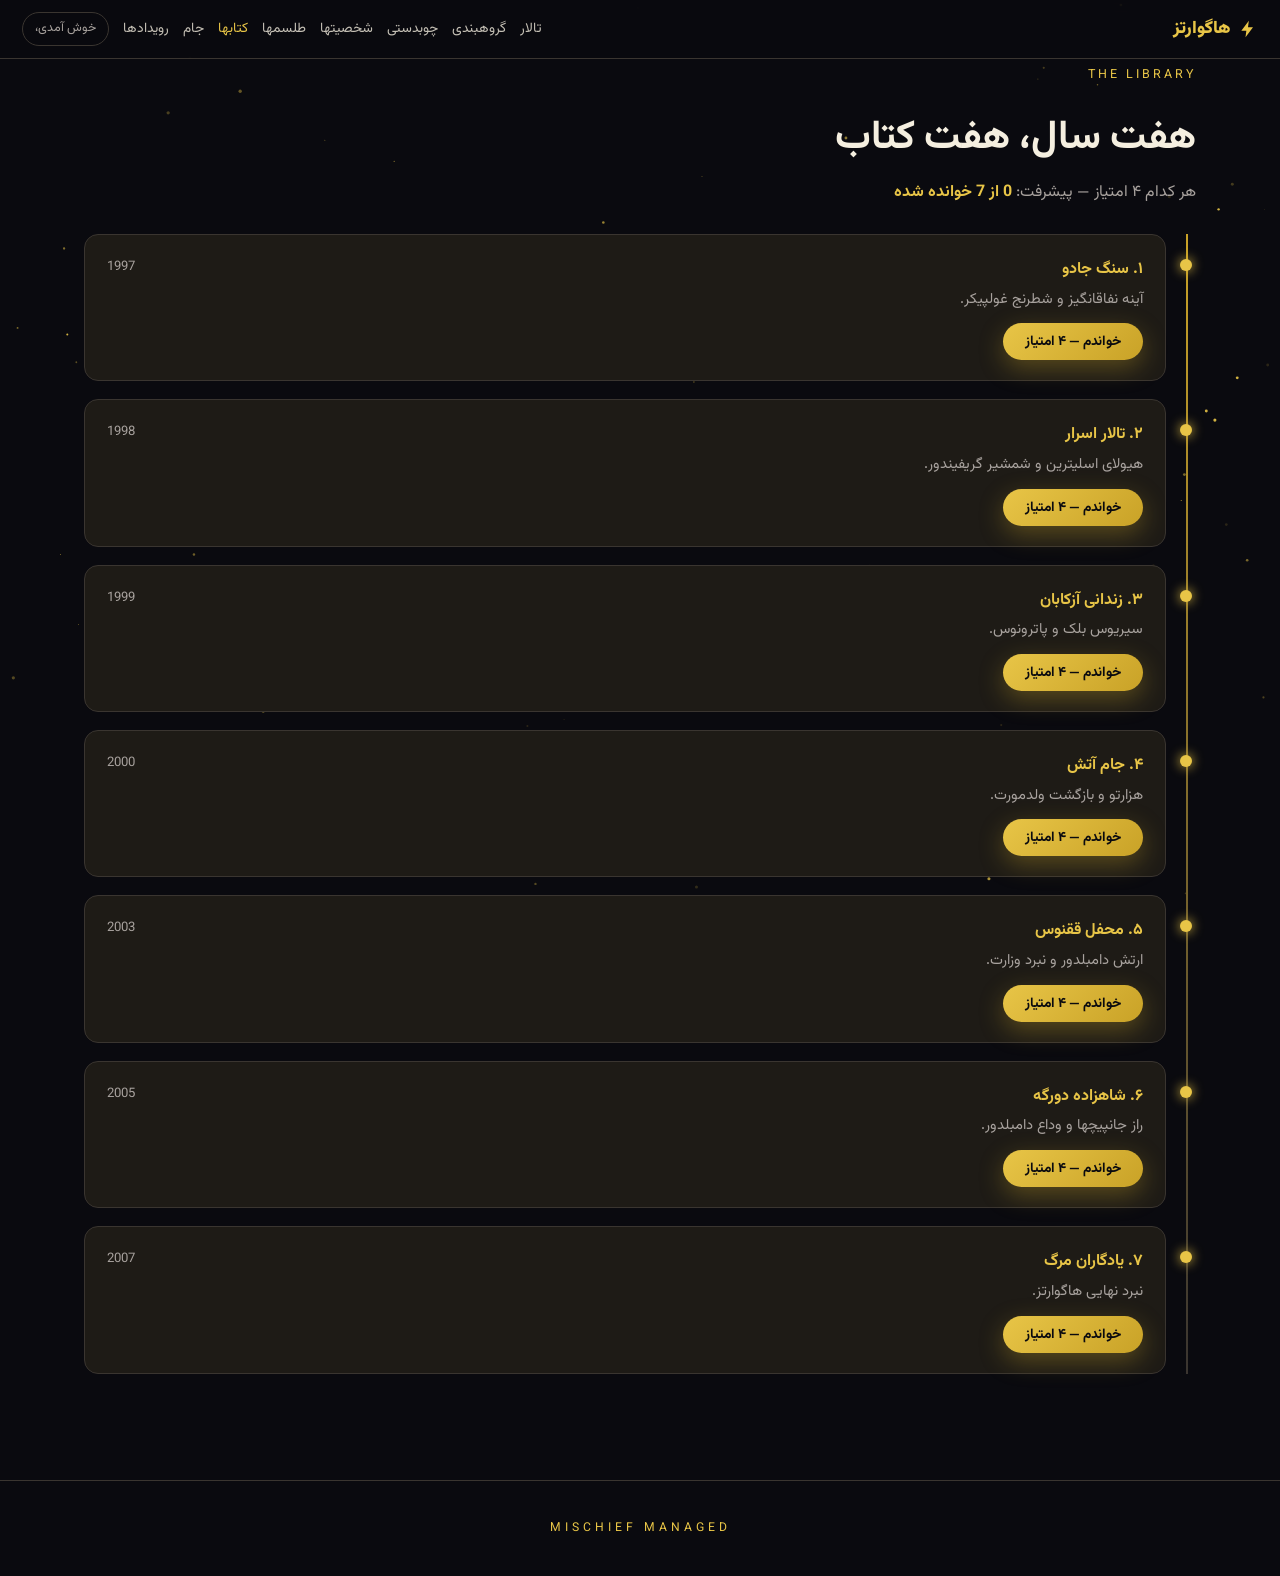
==== books.html @ 1b571aa5 "rebuild from scratch: immersive Hogwarts GSAP cinematic" ====
<!DOCTYPE html><html lang="fa" dir="rtl"><head><meta charset="UTF-8"><meta name="viewport" content="width=device-width,initial-scale=1"><title>کتابخانه | هاگوارتز</title><link rel="stylesheet" href="assets/style.css"><link href="https://fonts.googleapis.com/css2?family=Playfair+Display:wght@500;700;900&family=Vazirmatn:wght@300;400;700;900&display=swap" rel="stylesheet">
<style>.tl{position:relative;padding-right:30px}.tl:before{content:'';position:absolute;right:8px;top:0;bottom:0;width:2px;background:linear-gradient(var(--gold),var(--brd))}.book{position:relative;margin-bottom:18px;background:var(--card);border:1px solid var(--brd);border-radius:14px;padding:20px 22px}.book:before{content:'';position:absolute;right:-27px;top:24px;width:12px;height:12px;border-radius:50%;background:var(--gold-lt);box-shadow:0 0 12px var(--gold-lt)}.book b{color:var(--gold-lt)}.yr{float:left;color:var(--mut);font-size:.82rem}</style></head><body><canvas id="stars"></canvas>
<nav><a class="brand" href="index.html"><svg width="20" height="20" viewBox="0 0 24 24"><path fill="#E8C547" d="M13 2 4 14h6l-1 8 9-12h-6l1-8z"/></svg>هاگوارتز</a><div class="navlinks"><a href="index.html" class="keep">تالار</a><a href="sorting.html">گروهبندی</a><a href="wand.html">چوبدستی</a><a href="characters.html">شخصیتها</a><a href="spells.html">طلسمها</a><a href="books.html" class="on">کتابها</a><a href="greathall.html">جام</a><a href="events.html">رویدادها</a><span id="meBadge"></span></div></nav>
<main><div class="wrap"><section class="block">
<div class="sec-tag">THE LIBRARY</div><h2 class="sec-title">هفت سال، هفت کتاب</h2><p class="sec-desc">هر کدام ۴ امتیاز — پیشرفت: <b id="bprog" style="color:var(--gold-lt)"></b></p>
<div class="tl" id="tl"></div>
</section></div></main><footer><div class="en">MISCHIEF MANAGED</div></footer>
<script src="assets/app.js"></script><script>
(function(){
  var B=[
    {y:'1997',t:'۱. سنگ جادو',d:'آینه نفاقانگیز و شطرنج غولپیکر.'},
    {y:'1998',t:'۲. تالار اسرار',d:'هیولای اسلیترین و شمشیر گریفیندور.'},
    {y:'1999',t:'۳. زندانی آزکابان',d:'سیریوس بلک و پاترونوس.'},
    {y:'2000',t:'۴. جام آتش',d:'هزارتو و بازگشت ولدمورت.'},
    {y:'2003',t:'۵. محفل ققنوس',d:'ارتش دامبلدور و نبرد وزارت.'},
    {y:'2005',t:'۶. شاهزاده دورگه',d:'راز جانپیچها و وداع دامبلدور.'},
    {y:'2007',t:'۷. یادگاران مرگ',d:'نبرد نهایی هاگوارتز.'}
  ];
  if(!HW.S.read) HW.S.read=[];
  var tl=document.getElementById('tl');
  function prog(){document.getElementById('bprog').textContent=HW.S.read.length+' از '+B.length+' خوانده شده';}
  B.forEach(function(b,i){
    var d=document.createElement('div');d.className='book rv';
    function paint(){
      var done=HW.S.read.indexOf(i)>=0;
      d.innerHTML='<span class="yr">'+b.y+'</span><b>'+b.t+'</b><p style="color:var(--mut);font-size:.92rem">'+b.d+'</p><button class="btn '+(done?'ghost':'gold')+'" style="padding:8px 22px;font-size:.86rem;margin-top:10px">'+(done?'خوانده شد':'خواندم — ۴ امتیاز')+'</button>';
      d.querySelector('button').onclick=function(){if(HW.S.read.indexOf(i)>=0) return;HW.S.read.push(i);HW.save();if(HW.S.house) HW.award(HW.S.house,4,b.t);paint();prog();};
    }
    paint();tl.appendChild(d);
  });
  prog();
})();
</script></body></html>
---- assets/style.css ----
:root{
  --bg:#0A0A0F; --bg2:#141210; --card:#1E1B16; --parchment:#F5EFE0;
  --gold:#C9A227; --gold-lt:#E8C547; --txt:#F5EFE0; --mut:#A8A29E;
  --brd:#3A3530; --stone:#2A2622;
  --gryff:#7F1D1D; --slyth:#0F3A24; --raven:#1A2F5A; --huff:#8B6914;
}
*{margin:0;padding:0;box-sizing:border-box}
html{scroll-behavior:smooth}
body{background:var(--bg);color:var(--txt);font-family:'Vazirmatn',Tahoma,sans-serif;line-height:1.9;overflow-x:hidden}
h1,h2,h3{font-family:'Playfair Display','Vazirmatn',serif}
#stars{position:fixed;inset:0;z-index:0;pointer-events:none}
.wrap{max-width:1160px;margin:0 auto;padding:0 24px;position:relative;z-index:1}
nav{position:fixed;top:0;left:0;right:0;z-index:40;display:flex;justify-content:space-between;align-items:center;padding:12px 22px;background:rgba(10,10,15,.82);backdrop-filter:blur(14px);border-bottom:1px solid var(--brd)}
.brand{display:flex;align-items:center;gap:8px;font-weight:900;color:var(--gold-lt);text-decoration:none;font-size:1.1rem}
.navlinks{display:flex;gap:14px;align-items:center}
.navlinks a{color:var(--txt);text-decoration:none;font-size:.86rem;opacity:.8;transition:.2s}
.navlinks a:hover,.navlinks a.on{color:var(--gold-lt);opacity:1}
#meBadge{font-size:.78rem;color:var(--mut);border:1px solid var(--brd);border-radius:20px;padding:4px 12px}
#meBadge b{color:var(--gold-lt)}
/* hero */
.hero{min-height:88vh;display:flex;flex-direction:column;align-items:center;justify-content:center;text-align:center;padding:110px 20px 60px;position:relative;z-index:1;background:radial-gradient(ellipse 70% 60% at 50% 28%,#1E1B30 0%,transparent 65%)}
.hero h1{font-size:clamp(2.3rem,7vw,5rem);font-weight:900;line-height:1.25;background:linear-gradient(180deg,#fff 18%,var(--gold-lt) 62%,var(--gold) 100%);-webkit-background-clip:text;background-clip:text;color:transparent;margin:10px 0}
.hero .sub{color:var(--mut);max-width:640px}
/* buttons */
.btn{padding:12px 28px;border-radius:999px;font-weight:700;font-family:inherit;cursor:pointer;border:1px solid var(--gold);background:transparent;color:var(--txt);text-decoration:none;display:inline-block;transition:.25s;font-size:.95rem}
.btn.gold{background:linear-gradient(135deg,var(--gold-lt),var(--gold));color:#0A0A0F;border:none;box-shadow:0 8px 24px rgba(201,162,39,.35)}
.btn.gold:hover{transform:translateY(-2px);box-shadow:0 14px 32px rgba(201,162,39,.45)}
.btn.ghost:hover{border-color:var(--gold-lt);color:var(--gold-lt)}
.btn:disabled{opacity:.45;cursor:not-allowed;transform:none}
/* sections */
section.block{padding:64px 0}
.sec-tag{color:var(--gold-lt);font-size:.78rem;letter-spacing:3px}
.sec-title{font-size:clamp(1.6rem,4vw,2.5rem);margin:6px 0 8px}
.sec-desc{color:var(--mut);max-width:660px;margin-bottom:26px}
.grid{display:grid;gap:18px}
.g4{grid-template-columns:repeat(auto-fit,minmax(210px,1fr))}
.g3{grid-template-columns:repeat(auto-fit,minmax(260px,1fr))}
.g2{grid-template-columns:repeat(auto-fit,minmax(300px,1fr))}
.card{background:linear-gradient(180deg,rgba(30,27,22,.95),rgba(20,18,16,.98));border:1px solid var(--brd);border-radius:18px;padding:24px;transition:.3s;position:relative;overflow:hidden}
.card:hover{border-color:var(--gold);transform:translateY(-3px);box-shadow:0 12px 32px rgba(0,0,0,.4)}
.card h3{margin-bottom:6px}
.card p{color:var(--mut);font-size:.92rem}
/* doors */
.door{border-radius:18px;padding:28px 18px;text-align:center;border:1px solid var(--brd);background:linear-gradient(180deg,#1E1B16,#100E0B);position:relative;overflow:hidden;text-decoration:none;color:var(--txt);display:block;transition:.35s}
.door:hover{transform:translateY(-6px) scale(1.02);border-color:var(--gold);box-shadow:0 18px 44px rgba(0,0,0,.55)}
.door:before{content:'';position:absolute;top:0;left:0;right:0;height:3px}
.door.gryff:before{background:#C0392B}.door.slyth:before{background:#1F9D55}.door.raven:before{background:#3B82F6}.door.huff:before{background:#D9A821}
.crest{display:flex;justify-content:center;filter:drop-shadow(0 6px 14px rgba(0,0,0,.5))}
.pts{margin-top:10px;display:inline-block;font-size:.82rem;color:var(--gold-lt);border:1px solid var(--brd);border-radius:20px;padding:2px 12px}
/* quiz */
.quizbox{background:linear-gradient(180deg,#1E1B16,#141210);border:1px solid var(--brd);border-radius:20px;padding:30px;max-width:640px;margin:0 auto;text-align:center}
.opts{display:grid;gap:10px;margin-top:18px}
.opt{padding:12px;border-radius:12px;border:1px solid var(--brd);background:#0A0A0F;color:var(--txt);font-family:inherit;cursor:pointer;transition:.2s}
.opt:hover{border-color:var(--gold);background:#1E1B16}
.qres{margin-top:16px;color:var(--gold-lt);font-weight:700;min-height:1.8rem;line-height:1.8}
.bar{height:7px;background:#1A1816;border-radius:6px;overflow:hidden;margin-top:12px}
.bar i{display:block;height:100%;background:linear-gradient(90deg,var(--gold),var(--gold-lt));transition:width .4s}
/* fields */
.field{margin-bottom:12px;text-align:right}
.field label{display:block;font-size:.84rem;color:var(--mut);margin-bottom:6px}
.field input,.field select{width:100%;padding:11px 14px;border-radius:12px;border:1px solid var(--brd);background:#0A0A0F;color:var(--txt);font-family:inherit}
.field input:focus,.field select:focus{outline:none;border-color:var(--gold)}
/* toasts */
#toasts{position:fixed;bottom:20px;left:50%;transform:translateX(-50%);z-index:130;display:flex;flex-direction:column;gap:8px;align-items:center}
.toast{background:#1E1B16;border:1px solid var(--gold);color:var(--txt);border-radius:12px;padding:10px 18px;font-size:.88rem;box-shadow:0 10px 30px rgba(0,0,0,.5);animation:tin .3s}
@keyframes tin{from{opacity:0;transform:translateY(8px)}}
.rv{opacity:0;transform:translateY(28px);transition:.7s cubic-bezier(.2,.7,.3,1)}
.rv.vis{opacity:1;transform:none}
#flash{position:fixed;inset:0;pointer-events:none;z-index:90;opacity:0;background:radial-gradient(circle at 50% 45%,rgba(232,197,71,.5),transparent 60%);transition:opacity .18s}
#flash.go{opacity:1}
.jstep{text-decoration:none;color:var(--txt);display:block}
.jstep.done{border-color:var(--gold)}
.jstep.now{border-color:var(--gold-lt);box-shadow:0 0 22px rgba(201,162,39,.22)}
.jstep.lock{opacity:.42;filter:grayscale(.6)}
footer{border-top:1px solid var(--brd);text-align:center;padding:36px 20px;color:var(--mut);font-size:.84rem;position:relative;z-index:1;margin-top:24px}
footer .en{color:var(--gold-lt);letter-spacing:4px;font-size:.76rem}
@media(max-width:720px){.navlinks a:not(.keep){display:none}.hero h1{font-size:2.1rem}}
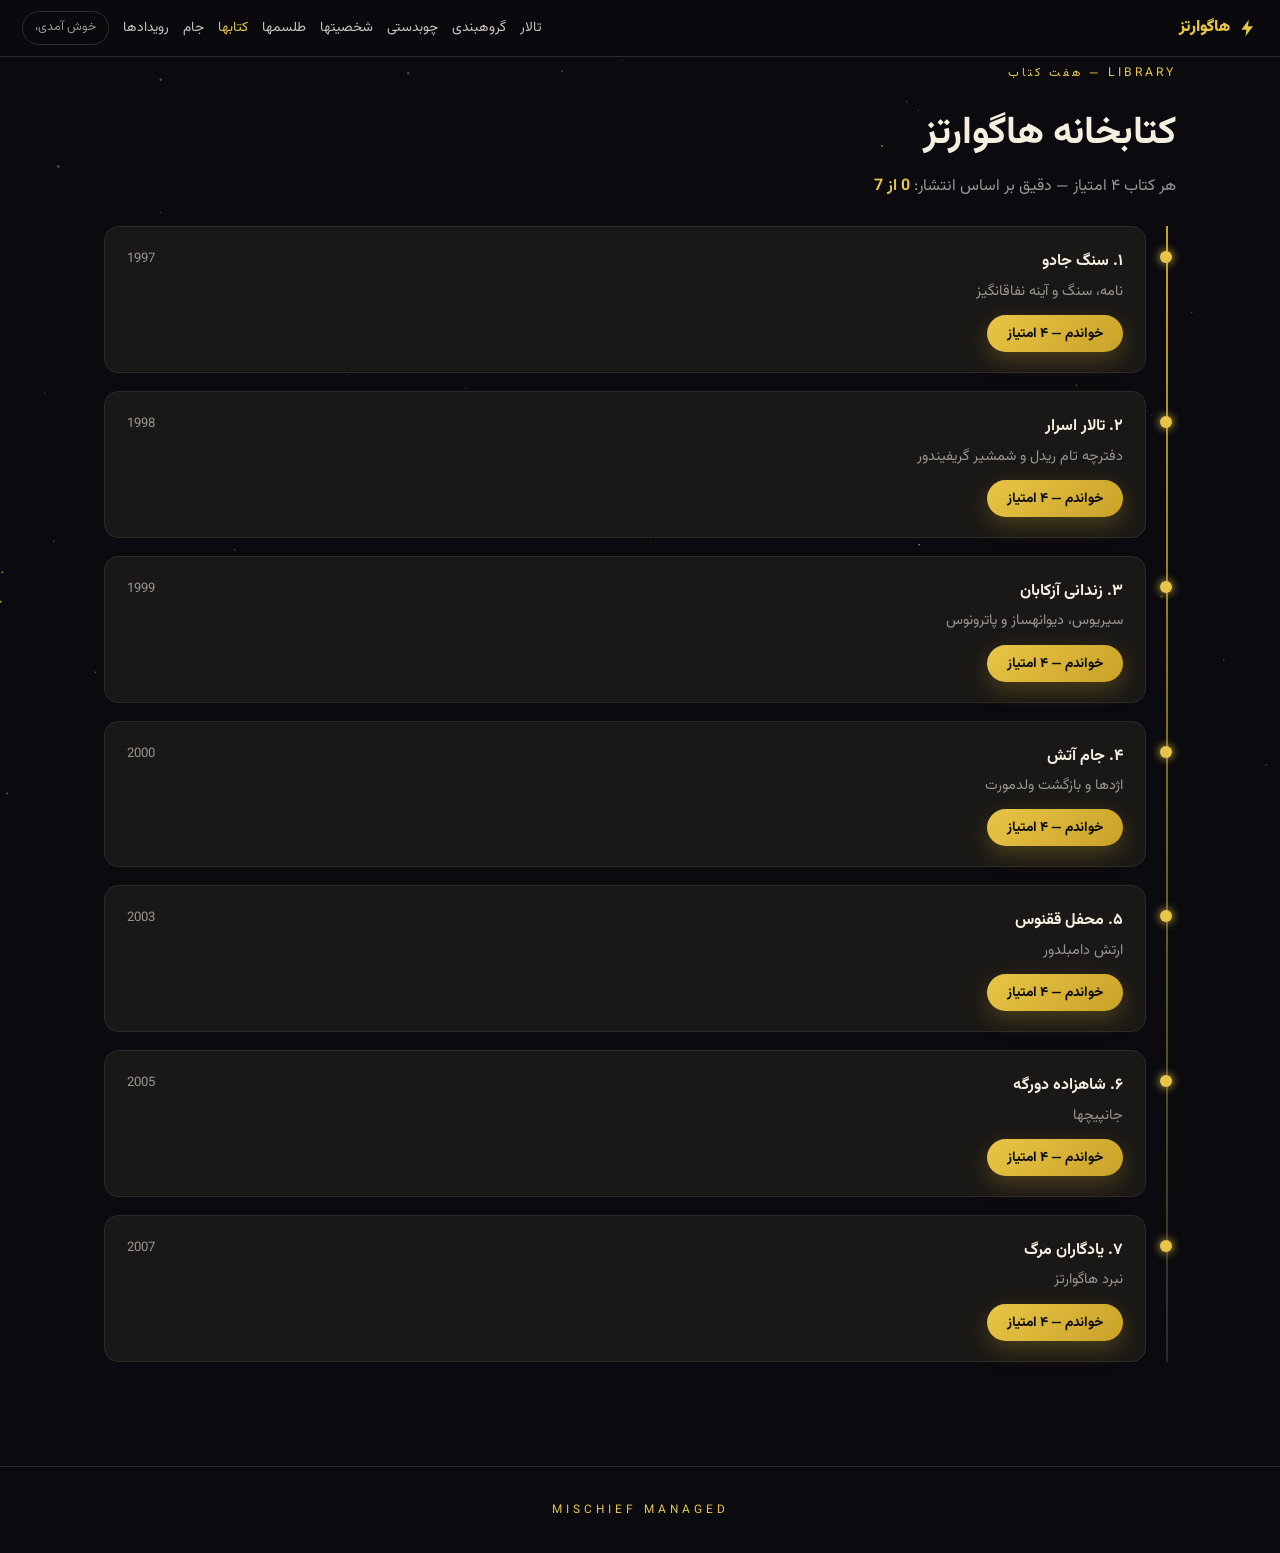
==== commit 5381a9de: "book-accurate rebuild v3 subtle airplane kept" ====
--- a/books.html
+++ b/books.html
@@ -1,33 +1,25 @@
 <!DOCTYPE html><html lang="fa" dir="rtl"><head><meta charset="UTF-8"><meta name="viewport" content="width=device-width,initial-scale=1"><title>کتابخانه | هاگوارتز</title><link rel="stylesheet" href="assets/style.css"><link href="https://fonts.googleapis.com/css2?family=Playfair+Display:wght@500;700;900&family=Vazirmatn:wght@300;400;700;900&display=swap" rel="stylesheet">
-<style>.tl{position:relative;padding-right:30px}.tl:before{content:'';position:absolute;right:8px;top:0;bottom:0;width:2px;background:linear-gradient(var(--gold),var(--brd))}.book{position:relative;margin-bottom:18px;background:var(--card);border:1px solid var(--brd);border-radius:14px;padding:20px 22px}.book:before{content:'';position:absolute;right:-27px;top:24px;width:12px;height:12px;border-radius:50%;background:var(--gold-lt);box-shadow:0 0 12px var(--gold-lt)}.book b{color:var(--gold-lt)}.yr{float:left;color:var(--mut);font-size:.82rem}</style></head><body><canvas id="stars"></canvas>
+<style>.tl{position:relative;padding-right:30px}.tl:before{content:'';position:absolute;right:8px;top:0;bottom:0;width:2px;background:linear-gradient(var(--gold),var(--brd))}.book{position:relative;margin-bottom:18px;background:var(--card);border:1px solid var(--brd);border-radius:14px;padding:20px 22px}.book:before{content:'';position:absolute;right:-27px;top:24px;width:12px;height:12px;border-radius:50%;background:var(--gold-lt);box-shadow:0 0 10px var(--gold-lt)}.yr{float:left;color:var(--mut);font-size:.82rem}</style></head><body><canvas id="stars"></canvas>
 <nav><a class="brand" href="index.html"><svg width="20" height="20" viewBox="0 0 24 24"><path fill="#E8C547" d="M13 2 4 14h6l-1 8 9-12h-6l1-8z"/></svg>هاگوارتز</a><div class="navlinks"><a href="index.html" class="keep">تالار</a><a href="sorting.html">گروهبندی</a><a href="wand.html">چوبدستی</a><a href="characters.html">شخصیتها</a><a href="spells.html">طلسمها</a><a href="books.html" class="on">کتابها</a><a href="greathall.html">جام</a><a href="events.html">رویدادها</a><span id="meBadge"></span></div></nav>
-<main><div class="wrap"><section class="block">
-<div class="sec-tag">THE LIBRARY</div><h2 class="sec-title">هفت سال، هفت کتاب</h2><p class="sec-desc">هر کدام ۴ امتیاز — پیشرفت: <b id="bprog" style="color:var(--gold-lt)"></b></p>
-<div class="tl" id="tl"></div>
-</section></div></main><footer><div class="en">MISCHIEF MANAGED</div></footer>
+<main><div class="wrap"><section class="block"><div class="sec-tag">LIBRARY — هفت کتاب</div><h2 class="sec-title">کتابخانه هاگوارتز</h2><p class="sec-desc">هر کتاب ۴ امتیاز — دقیق بر اساس انتشار: <b id="bprog" style="color:var(--gold-lt)"></b></p><div class="tl" id="tl"></div></section></div></main><footer><div class="en">MISCHIEF MANAGED</div></footer>
 <script src="assets/app.js"></script><script>
 (function(){
   var B=[
-    {y:'1997',t:'۱. سنگ جادو',d:'آینه نفاقانگیز و شطرنج غولپیکر.'},
-    {y:'1998',t:'۲. تالار اسرار',d:'هیولای اسلیترین و شمشیر گریفیندور.'},
-    {y:'1999',t:'۳. زندانی آزکابان',d:'سیریوس بلک و پاترونوس.'},
-    {y:'2000',t:'۴. جام آتش',d:'هزارتو و بازگشت ولدمورت.'},
-    {y:'2003',t:'۵. محفل ققنوس',d:'ارتش دامبلدور و نبرد وزارت.'},
-    {y:'2005',t:'۶. شاهزاده دورگه',d:'راز جانپیچها و وداع دامبلدور.'},
-    {y:'2007',t:'۷. یادگاران مرگ',d:'نبرد نهایی هاگوارتز.'}
+    {y:'1997',t:'۱. سنگ جادو',d:'نامه، سنگ و آینه نفاقانگیز'},
+    {y:'1998',t:'۲. تالار اسرار',d:'دفترچه تام ریدل و شمشیر گریفیندور'},
+    {y:'1999',t:'۳. زندانی آزکابان',d:'سیریوس، دیوانهساز و پاترونوس'},
+    {y:'2000',t:'۴. جام آتش',d:'اژدها و بازگشت ولدمورت'},
+    {y:'2003',t:'۵. محفل ققنوس',d:'ارتش دامبلدور'},
+    {y:'2005',t:'۶. شاهزاده دورگه',d:'جانپیچها'},
+    {y:'2007',t:'۷. یادگاران مرگ',d:'نبرد هاگوارتز'}
   ];
   if(!HW.S.read) HW.S.read=[];
   var tl=document.getElementById('tl');
-  function prog(){document.getElementById('bprog').textContent=HW.S.read.length+' از '+B.length+' خوانده شده';}
+  function prog(){document.getElementById('bprog').textContent=HW.S.read.length+' از '+B.length}
   B.forEach(function(b,i){
     var d=document.createElement('div');d.className='book rv';
-    function paint(){
-      var done=HW.S.read.indexOf(i)>=0;
-      d.innerHTML='<span class="yr">'+b.y+'</span><b>'+b.t+'</b><p style="color:var(--mut);font-size:.92rem">'+b.d+'</p><button class="btn '+(done?'ghost':'gold')+'" style="padding:8px 22px;font-size:.86rem;margin-top:10px">'+(done?'خوانده شد':'خواندم — ۴ امتیاز')+'</button>';
-      d.querySelector('button').onclick=function(){if(HW.S.read.indexOf(i)>=0) return;HW.S.read.push(i);HW.save();if(HW.S.house) HW.award(HW.S.house,4,b.t);paint();prog();};
-    }
+    function paint(){var done=HW.S.read.indexOf(i)>=0;d.innerHTML='<span class="yr">'+b.y+'</span><b>'+b.t+'</b><p style="color:var(--mut);font-size:.9rem">'+b.d+'</p><button class="btn '+(done?'ghost':'gold')+'" style="padding:8px 20px;font-size:.86rem;margin-top:10px">'+(done?'خوانده شد':'خواندم — ۴ امتیاز')+'</button>';d.querySelector('button').onclick=function(){if(HW.S.read.indexOf(i)>=0) return;HW.S.read.push(i);HW.save();if(HW.S.house) HW.award(HW.S.house,4,b.t);paint();prog()}}
     paint();tl.appendChild(d);
-  });
-  prog();
+  });prog();
 })();
 </script></body></html>
--- a/assets/style.css
+++ b/assets/style.css
@@ -1,77 +1,67 @@
 :root{
-  --bg:#0A0A0F; --bg2:#141210; --card:#1E1B16; --parchment:#F5EFE0;
-  --gold:#C9A227; --gold-lt:#E8C547; --txt:#F5EFE0; --mut:#A8A29E;
-  --brd:#3A3530; --stone:#2A2622;
-  --gryff:#7F1D1D; --slyth:#0F3A24; --raven:#1A2F5A; --huff:#8B6914;
+  --bg:#0A0A0F; --card:#1A1816; --parchment:#F5EFE0;
+  --gold:#C9A227; --gold-lt:#E8C547; --txt:#F5EFE0; --mut:#9A9590;
+  --brd:#2E2A26; --stone:#1E1B18;
 }
 *{margin:0;padding:0;box-sizing:border-box}
 html{scroll-behavior:smooth}
 body{background:var(--bg);color:var(--txt);font-family:'Vazirmatn',Tahoma,sans-serif;line-height:1.9;overflow-x:hidden}
 h1,h2,h3{font-family:'Playfair Display','Vazirmatn',serif}
 #stars{position:fixed;inset:0;z-index:0;pointer-events:none}
-.wrap{max-width:1160px;margin:0 auto;padding:0 24px;position:relative;z-index:1}
-nav{position:fixed;top:0;left:0;right:0;z-index:40;display:flex;justify-content:space-between;align-items:center;padding:12px 22px;background:rgba(10,10,15,.82);backdrop-filter:blur(14px);border-bottom:1px solid var(--brd)}
-.brand{display:flex;align-items:center;gap:8px;font-weight:900;color:var(--gold-lt);text-decoration:none;font-size:1.1rem}
+.wrap{max-width:1120px;margin:0 auto;padding:0 24px;position:relative;z-index:1}
+nav{position:fixed;top:0;left:0;right:0;z-index:40;display:flex;justify-content:space-between;align-items:center;padding:11px 22px;background:rgba(10,10,15,.88);backdrop-filter:blur(12px);border-bottom:1px solid var(--brd)}
+.brand{font-weight:900;color:var(--gold-lt);text-decoration:none;display:flex;gap:8px;align-items:center}
 .navlinks{display:flex;gap:14px;align-items:center}
-.navlinks a{color:var(--txt);text-decoration:none;font-size:.86rem;opacity:.8;transition:.2s}
+.navlinks a{color:var(--txt);text-decoration:none;font-size:.86rem;opacity:.82;transition:.2s}
 .navlinks a:hover,.navlinks a.on{color:var(--gold-lt);opacity:1}
-#meBadge{font-size:.78rem;color:var(--mut);border:1px solid var(--brd);border-radius:20px;padding:4px 12px}
+#meBadge{font-size:.78rem;color:var(--mut);border:1px solid var(--brd);border-radius:999px;padding:4px 12px}
 #meBadge b{color:var(--gold-lt)}
-/* hero */
-.hero{min-height:88vh;display:flex;flex-direction:column;align-items:center;justify-content:center;text-align:center;padding:110px 20px 60px;position:relative;z-index:1;background:radial-gradient(ellipse 70% 60% at 50% 28%,#1E1B30 0%,transparent 65%)}
-.hero h1{font-size:clamp(2.3rem,7vw,5rem);font-weight:900;line-height:1.25;background:linear-gradient(180deg,#fff 18%,var(--gold-lt) 62%,var(--gold) 100%);-webkit-background-clip:text;background-clip:text;color:transparent;margin:10px 0}
-.hero .sub{color:var(--mut);max-width:640px}
-/* buttons */
-.btn{padding:12px 28px;border-radius:999px;font-weight:700;font-family:inherit;cursor:pointer;border:1px solid var(--gold);background:transparent;color:var(--txt);text-decoration:none;display:inline-block;transition:.25s;font-size:.95rem}
-.btn.gold{background:linear-gradient(135deg,var(--gold-lt),var(--gold));color:#0A0A0F;border:none;box-shadow:0 8px 24px rgba(201,162,39,.35)}
-.btn.gold:hover{transform:translateY(-2px);box-shadow:0 14px 32px rgba(201,162,39,.45)}
+.hero{min-height:86vh;display:flex;flex-direction:column;align-items:center;justify-content:center;text-align:center;padding:110px 20px 60px;background:radial-gradient(ellipse 68% 62% at 50% 28%,#1A1628 0%,transparent 66%)}
+.hero h1{font-size:clamp(2.2rem,6.8vw,4.8rem);font-weight:900;line-height:1.22;background:linear-gradient(180deg,#fff 18%,var(--gold-lt) 64%,var(--gold) 100%);-webkit-background-clip:text;background-clip:text;color:transparent;margin:10px 0}
+.hero .sub{color:var(--mut);max-width:620px}
+.btn{padding:11px 26px;border-radius:999px;font-weight:700;font-family:inherit;cursor:pointer;border:1px solid var(--gold);background:transparent;color:var(--txt);text-decoration:none;display:inline-block;transition:.22s;font-size:.94rem}
+.btn.gold{background:linear-gradient(135deg,var(--gold-lt),var(--gold));color:#0A0A0F;border:none;box-shadow:0 8px 22px rgba(201,162,39,.28)}
+.btn.gold:hover{transform:translateY(-1px);box-shadow:0 12px 28px rgba(201,162,39,.38)}
 .btn.ghost:hover{border-color:var(--gold-lt);color:var(--gold-lt)}
-.btn:disabled{opacity:.45;cursor:not-allowed;transform:none}
-/* sections */
-section.block{padding:64px 0}
-.sec-tag{color:var(--gold-lt);font-size:.78rem;letter-spacing:3px}
-.sec-title{font-size:clamp(1.6rem,4vw,2.5rem);margin:6px 0 8px}
-.sec-desc{color:var(--mut);max-width:660px;margin-bottom:26px}
+.btn:disabled{opacity:.45;cursor:not-allowed}
+section.block{padding:62px 0}
+.sec-tag{color:var(--gold-lt);font-size:.76rem;letter-spacing:3px}
+.sec-title{font-size:clamp(1.5rem,4vw,2.4rem);margin:6px 0 8px}
+.sec-desc{color:var(--mut);max-width:640px;margin-bottom:24px}
 .grid{display:grid;gap:18px}
 .g4{grid-template-columns:repeat(auto-fit,minmax(210px,1fr))}
 .g3{grid-template-columns:repeat(auto-fit,minmax(260px,1fr))}
 .g2{grid-template-columns:repeat(auto-fit,minmax(300px,1fr))}
-.card{background:linear-gradient(180deg,rgba(30,27,22,.95),rgba(20,18,16,.98));border:1px solid var(--brd);border-radius:18px;padding:24px;transition:.3s;position:relative;overflow:hidden}
-.card:hover{border-color:var(--gold);transform:translateY(-3px);box-shadow:0 12px 32px rgba(0,0,0,.4)}
-.card h3{margin-bottom:6px}
-.card p{color:var(--mut);font-size:.92rem}
-/* doors */
-.door{border-radius:18px;padding:28px 18px;text-align:center;border:1px solid var(--brd);background:linear-gradient(180deg,#1E1B16,#100E0B);position:relative;overflow:hidden;text-decoration:none;color:var(--txt);display:block;transition:.35s}
-.door:hover{transform:translateY(-6px) scale(1.02);border-color:var(--gold);box-shadow:0 18px 44px rgba(0,0,0,.55)}
+.card{background:linear-gradient(180deg,rgba(26,24,22,.98),rgba(16,14,13,.99));border:1px solid var(--brd);border-radius:18px;padding:22px;transition:.25s}
+.card:hover{border-color:#3A3530;transform:translateY(-2px)}
+.door{border-radius:18px;padding:26px 16px;text-align:center;border:1px solid var(--brd);background:linear-gradient(180deg,#1A1816,#0F0E0D);text-decoration:none;color:var(--txt);display:block;transition:.3s;position:relative;overflow:hidden}
+.door:hover{transform:translateY(-4px);border-color:var(--gold);box-shadow:0 16px 36px rgba(0,0,0,.5)}
 .door:before{content:'';position:absolute;top:0;left:0;right:0;height:3px}
-.door.gryff:before{background:#C0392B}.door.slyth:before{background:#1F9D55}.door.raven:before{background:#3B82F6}.door.huff:before{background:#D9A821}
-.crest{display:flex;justify-content:center;filter:drop-shadow(0 6px 14px rgba(0,0,0,.5))}
-.pts{margin-top:10px;display:inline-block;font-size:.82rem;color:var(--gold-lt);border:1px solid var(--brd);border-radius:20px;padding:2px 12px}
-/* quiz */
-.quizbox{background:linear-gradient(180deg,#1E1B16,#141210);border:1px solid var(--brd);border-radius:20px;padding:30px;max-width:640px;margin:0 auto;text-align:center}
-.opts{display:grid;gap:10px;margin-top:18px}
-.opt{padding:12px;border-radius:12px;border:1px solid var(--brd);background:#0A0A0F;color:var(--txt);font-family:inherit;cursor:pointer;transition:.2s}
-.opt:hover{border-color:var(--gold);background:#1E1B16}
-.qres{margin-top:16px;color:var(--gold-lt);font-weight:700;min-height:1.8rem;line-height:1.8}
-.bar{height:7px;background:#1A1816;border-radius:6px;overflow:hidden;margin-top:12px}
+.door.gryff:before{background:#8B1A1A}.door.slyth:before{background:#0F3A24}.door.raven:before{background:#1A2F5A}.door.huff:before{background:#8B6914}
+.crest{display:flex;justify-content:center;filter:drop-shadow(0 6px 12px rgba(0,0,0,.45))}
+.pts{margin-top:10px;display:inline-block;font-size:.8rem;color:var(--gold-lt);border:1px solid var(--brd);border-radius:999px;padding:2px 12px}
+.quizbox{background:linear-gradient(180deg,#1A1816,#121110);border:1px solid var(--brd);border-radius:20px;padding:28px;max-width:620px;margin:0 auto;text-align:center}
+.opts{display:grid;gap:10px;margin-top:16px}
+.opt{padding:12px;border-radius:12px;border:1px solid var(--brd);background:#0A0A0F;color:var(--txt);font-family:inherit;cursor:pointer;transition:.18s;text-align:center}
+.opt:hover{border-color:var(--gold);background:#1A1816}
+.qres{margin-top:14px;color:var(--gold-lt);font-weight:700;min-height:1.6rem;line-height:1.7}
+.bar{height:6px;background:#141210;border-radius:6px;overflow:hidden;margin-top:12px}
 .bar i{display:block;height:100%;background:linear-gradient(90deg,var(--gold),var(--gold-lt));transition:width .4s}
-/* fields */
 .field{margin-bottom:12px;text-align:right}
-.field label{display:block;font-size:.84rem;color:var(--mut);margin-bottom:6px}
+.field label{display:block;font-size:.82rem;color:var(--mut);margin-bottom:6px}
 .field input,.field select{width:100%;padding:11px 14px;border-radius:12px;border:1px solid var(--brd);background:#0A0A0F;color:var(--txt);font-family:inherit}
 .field input:focus,.field select:focus{outline:none;border-color:var(--gold)}
-/* toasts */
 #toasts{position:fixed;bottom:20px;left:50%;transform:translateX(-50%);z-index:130;display:flex;flex-direction:column;gap:8px;align-items:center}
-.toast{background:#1E1B16;border:1px solid var(--gold);color:var(--txt);border-radius:12px;padding:10px 18px;font-size:.88rem;box-shadow:0 10px 30px rgba(0,0,0,.5);animation:tin .3s}
+.toast{background:#1A1816;border:1px solid var(--gold);color:var(--txt);border-radius:12px;padding:10px 18px;font-size:.86rem;box-shadow:0 10px 30px rgba(0,0,0,.5);animation:tin .25s}
 @keyframes tin{from{opacity:0;transform:translateY(8px)}}
-.rv{opacity:0;transform:translateY(28px);transition:.7s cubic-bezier(.2,.7,.3,1)}
+.rv{opacity:0;transform:translateY(22px);transition:.6s cubic-bezier(.2,.7,.3,1)}
 .rv.vis{opacity:1;transform:none}
-#flash{position:fixed;inset:0;pointer-events:none;z-index:90;opacity:0;background:radial-gradient(circle at 50% 45%,rgba(232,197,71,.5),transparent 60%);transition:opacity .18s}
+#flash{position:fixed;inset:0;pointer-events:none;z-index:90;opacity:0;background:radial-gradient(circle at 50% 45%,rgba(232,197,71,.42),transparent 62%);transition:opacity .18s}
 #flash.go{opacity:1}
 .jstep{text-decoration:none;color:var(--txt);display:block}
 .jstep.done{border-color:var(--gold)}
-.jstep.now{border-color:var(--gold-lt);box-shadow:0 0 22px rgba(201,162,39,.22)}
-.jstep.lock{opacity:.42;filter:grayscale(.6)}
-footer{border-top:1px solid var(--brd);text-align:center;padding:36px 20px;color:var(--mut);font-size:.84rem;position:relative;z-index:1;margin-top:24px}
-footer .en{color:var(--gold-lt);letter-spacing:4px;font-size:.76rem}
-@media(max-width:720px){.navlinks a:not(.keep){display:none}.hero h1{font-size:2.1rem}}
+.jstep.now{border-color:var(--gold-lt);box-shadow:0 0 18px rgba(201,162,39,.18)}
+.jstep.lock{opacity:.42;filter:grayscale(.55)}
+footer{border-top:1px solid var(--brd);text-align:center;padding:32px 20px;color:var(--mut);font-size:.82rem;position:relative;z-index:1;margin-top:24px}
+footer .en{color:var(--gold-lt);letter-spacing:4px;font-size:.74rem}
+@media(max-width:720px){.navlinks a:not(.keep){display:none}.hero h1{font-size:2rem}}
